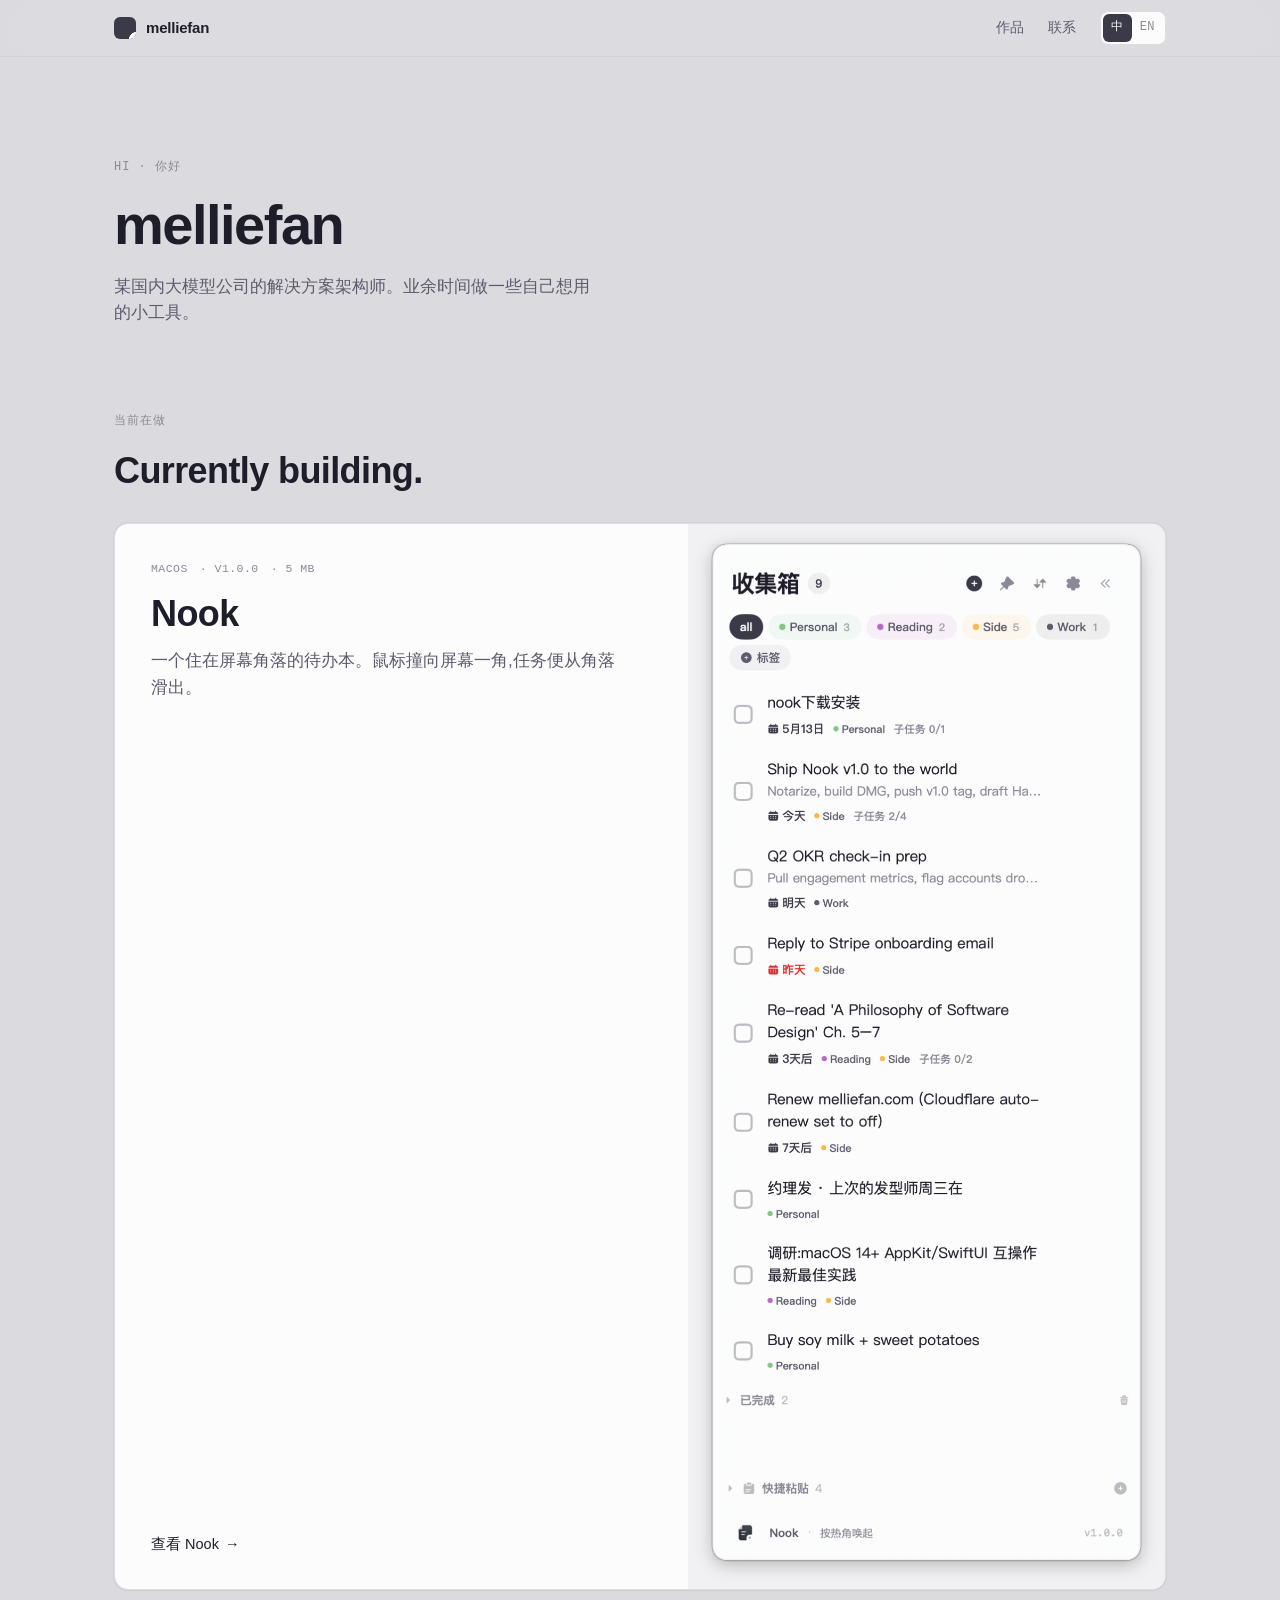
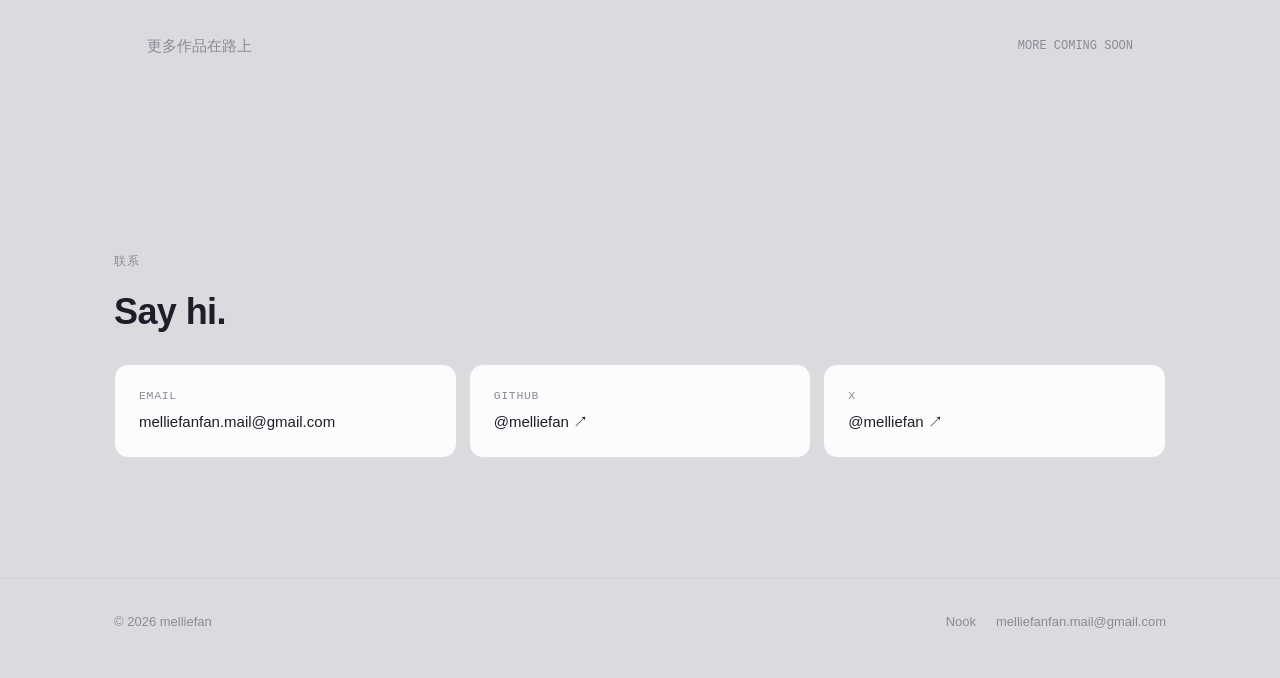
==== index.html @ 3928c38f "init: melliefan personal site v1.0 个人主页 + Nook 产品页(中英双语 4 页),静态托管到 GitHub Pages。 URL 全部对齐到 https://m" ====
<!doctype html>
<html lang="zh-CN">
<head>
<meta charset="utf-8" />
<meta name="viewport" content="width=device-width, initial-scale=1" />
<title>melliefan</title>
<meta name="description" content="某国内大模型公司的解决方案架构师,业余做工具。当前在做 Nook —— 住在屏幕角落的 macOS 待办本。" />
<meta name="theme-color" content="#DBDBDF" />
<link rel="icon" type="image/svg+xml" href="assets/favicon.svg" />

<meta property="og:title" content="melliefan" />
<meta property="og:description" content="Solutions Architect · 业余独立开发者" />
<meta property="og:image" content="https://melliefan.github.io/assets/images/og-cover.png" />
<meta property="og:url" content="https://melliefan.github.io/" />

<link rel="alternate" hreflang="en" href="https://melliefan.github.io/en/" />
<link rel="alternate" hreflang="zh" href="https://melliefan.github.io/" />
<link rel="alternate" hreflang="x-default" href="https://melliefan.github.io/" />

<link rel="stylesheet" href="assets/style.css" />
</head>
<body>

<header class="site-header">
  <div class="site-header__inner">
    <a class="brand" href="index.html">
      <span class="brand__mark" aria-hidden="true"></span>
      <span>melliefan</span>
    </a>
    <nav class="site-nav" aria-label="主导航">
      <a class="nav-link" href="#building">作品</a>
      <a class="nav-link" href="#contact">联系</a>
      <span class="lang-switch" aria-label="语言">
        <a href="#" aria-current="true">中</a>
        <a href="en/index.html">EN</a>
      </span>
    </nav>
  </div>
</header>

<main>

  <section class="container hero" style="padding-top: 96px;">
    <div class="hero__copy">
      <span class="eyebrow">Hi · 你好</span>
      <h1 class="hero-display hero__title" style="font-size: clamp(36px, 5.2vw, 56px);">melliefan</h1>
      <p class="lede hero__sub">某国内大模型公司的解决方案架构师。业余时间做一些自己想用的小工具。</p>
    </div>
  </section>

  <section class="container section reveal" id="building" style="padding-top: 24px;">
    <div class="section-head">
      <span class="eyebrow">当前在做</span>
      <h2 class="h1">Currently building.</h2>
    </div>

    <a class="work-card" href="nook/index.html" aria-label="打开 Nook 产品页">
      <div class="work-card__body">
        <div>
          <div class="work-card__meta"><span>macOS</span><span>· v1.0.0</span><span>· 5 MB</span></div>
          <h3 class="h1">Nook</h3>
          <p class="lede" style="margin-top: 14px;">一个住在屏幕角落的待办本。鼠标撞向屏幕一角,任务便从角落滑出。</p>
        </div>
        <span class="work-card__cta">查看 Nook</span>
      </div>
      <div class="work-card__visual">
        <!-- TODO: 替换为 AI 生成的 nook-cover.png(见 ASSETS.md §3.1),当前用主面板截图占位 -->
        <img src="assets/images/screenshot-light-1.png" alt="Nook 主面板预览" loading="lazy">
      </div>
    </a>

    <div class="soon-card">
      <span>更多作品在路上</span>
      <span class="mono">MORE COMING SOON</span>
    </div>
  </section>

  <section class="container section reveal" id="contact">
    <div class="section-head">
      <span class="eyebrow">联系</span>
      <h2 class="h1">Say hi.</h2>
    </div>

    <div class="contact">
      <a href="mailto:melliefanfan.mail@gmail.com">
        <span class="label">Email</span>
        <span class="value">melliefanfan.mail@gmail.com</span>
      </a>
      <a href="https://github.com/melliefan" rel="noopener">
        <span class="label">GitHub</span>
        <span class="value">@melliefan ↗</span>
      </a>
      <a href="https://x.com/melliefan" rel="noopener">
        <span class="label">X</span>
        <span class="value">@melliefan ↗</span>
      </a>
    </div>
  </section>

</main>

<footer class="site-footer">
  <div class="container site-footer__inner">
    <span>© 2026 melliefan</span>
    <span class="site-footer__links">
      <a href="nook/index.html">Nook</a>
      <a href="mailto:melliefanfan.mail@gmail.com">melliefanfan.mail@gmail.com</a>
    </span>
  </div>
</footer>

<script src="assets/main.js" defer></script>
</body>
</html>
---- assets/style.css ----
/* ==========================================================================
   melliefan.github.io — shared stylesheet
   Tokens mirror NookTheme.swift (light only, dark via prefers-color-scheme).
   ========================================================================== */

:root {
  /* Light theme (NookTheme parity) */
  --bg:        #FCFCFD;
  --bg-alt:    #F1F1F4;
  --text-1:    #1E1E2A;
  --text-2:    #5C5C6E;
  --text-3:    #8A8A96;
  --text-4:    #BBBBC2;
  --line:      #DDDDE2;
  --line-soft: rgba(30, 30, 42, 0.06);
  --accent:    #3A3A48;
  --accent-hover: #2A2A38;
  --accent-fg: #F7F7FA;

  /* Page canvas (slightly different from app, per spec) */
  --page-bg:   #DBDBDF;
  --surface:   #FCFCFD;

  /* Shadows */
  --shadow-card: 0 12px 40px rgba(30, 30, 42, 0.08), 0 0 0 1px rgba(30, 30, 42, 0.04);
  --shadow-soft: 0 1px 2px rgba(30, 30, 42, 0.04), 0 0 0 1px rgba(30, 30, 42, 0.04);

  /* Radii */
  --r-card: 14px;
  --r-btn: 8px;
  --r-chip: 999px;

  /* Type */
  --font-sans: -apple-system, BlinkMacSystemFont, "SF Pro Display", "PingFang SC", "Helvetica Neue", sans-serif;
  --font-mono: "SF Mono", "Menlo", ui-monospace, monospace;

  /* Container */
  --container: 1100px;
  --pad: 24px;
}

@media (prefers-color-scheme: dark) {
  :root {
    --bg:        #1A1A26;
    --bg-alt:    #20202E;
    --text-1:    #E5E5EA;
    --text-2:    #A8A8B3;
    --text-3:    #6E6E7A;
    --text-4:    #4A4A56;
    --line:      #2C2C38;
    --line-soft: rgba(229, 229, 234, 0.06);
    --accent:    #E5E5EA;
    --accent-hover: #FFFFFF;
    --accent-fg: #1A1A26;
    --page-bg:   #14141E;
    --surface:   #1F1F2B;
    --shadow-card: 0 12px 40px rgba(0, 0, 0, 0.35), 0 0 0 1px rgba(255, 255, 255, 0.04);
    --shadow-soft: 0 1px 2px rgba(0, 0, 0, 0.2), 0 0 0 1px rgba(255, 255, 255, 0.04);
  }
}

/* Reset --------------------------------------------------------------- */
*,
*::before,
*::after { box-sizing: border-box; }

html { -webkit-font-smoothing: antialiased; -moz-osx-font-smoothing: grayscale; }

body {
  margin: 0;
  font-family: var(--font-sans);
  font-size: 15px;
  line-height: 1.65;
  color: var(--text-1);
  background: var(--page-bg);
  font-feature-settings: "ss01", "cv11";
  text-rendering: optimizeLegibility;
}

img, video { max-width: 100%; display: block; }

a {
  color: inherit;
  text-decoration: none;
}

p { margin: 0; text-wrap: pretty; }
h1, h2, h3, h4 { margin: 0; text-wrap: balance; }

button { font: inherit; }

::selection { background: var(--accent); color: var(--accent-fg); }

/* Layout primitives --------------------------------------------------- */
.container {
  max-width: var(--container);
  margin: 0 auto;
  padding: 0 var(--pad);
}

.section {
  padding-top: 80px;
  padding-bottom: 80px;
}

@media (max-width: 720px) {
  .section { padding-top: 48px; padding-bottom: 48px; }
}

/* Header -------------------------------------------------------------- */
.site-header {
  position: sticky;
  top: 0;
  z-index: 50;
  background: color-mix(in oklab, var(--page-bg) 78%, transparent);
  backdrop-filter: saturate(180%) blur(20px);
  -webkit-backdrop-filter: saturate(180%) blur(20px);
  border-bottom: 1px solid var(--line-soft);
}

.site-header__inner {
  display: flex;
  align-items: center;
  justify-content: space-between;
  height: 56px;
  max-width: var(--container);
  margin: 0 auto;
  padding: 0 var(--pad);
}

.brand {
  display: inline-flex;
  align-items: center;
  gap: 10px;
  font-weight: 600;
  letter-spacing: -0.2px;
  color: var(--text-1);
}

.brand__mark {
  width: 22px;
  height: 22px;
  border-radius: 6px;
  background: var(--accent);
  position: relative;
}
.brand__mark::after {
  content: "";
  position: absolute;
  inset: 0;
  border-radius: 6px;
  background:
    radial-gradient(circle at 100% 100%, var(--accent-fg) 0 22%, transparent 22.5%);
}

.site-nav {
  display: flex;
  align-items: center;
  gap: 24px;
  font-size: 14px;
  color: var(--text-2);
}

.site-nav a:hover { color: var(--text-1); }

.lang-switch {
  display: inline-flex;
  align-items: center;
  gap: 0;
  font-family: var(--font-mono);
  font-size: 12px;
  color: var(--text-3);
  border: 1px solid var(--line);
  border-radius: var(--r-btn);
  padding: 2px;
  background: var(--surface);
}
.lang-switch a {
  padding: 4px 8px;
  border-radius: 6px;
  letter-spacing: 0.04em;
}
.lang-switch a[aria-current="true"] {
  background: var(--accent);
  color: var(--accent-fg);
}

@media (max-width: 560px) {
  .site-nav .nav-link { display: none; }
}

/* Buttons ------------------------------------------------------------- */
.btn {
  display: inline-flex;
  align-items: center;
  gap: 8px;
  height: 44px;
  padding: 0 18px;
  border-radius: var(--r-btn);
  font-size: 14.5px;
  font-weight: 500;
  letter-spacing: -0.1px;
  border: 1px solid transparent;
  cursor: pointer;
  transition: background-color 120ms ease, color 120ms ease, border-color 120ms ease;
  white-space: nowrap;
}
.btn--primary {
  background: var(--accent);
  color: var(--accent-fg);
}
.btn--primary:hover { background: var(--accent-hover); }
.btn--ghost {
  background: transparent;
  color: var(--text-1);
  border-color: var(--line);
}
.btn--ghost:hover { border-color: var(--text-3); }

.btn--lg { height: 52px; padding: 0 22px; font-size: 15px; }

.btn .ico { width: 16px; height: 16px; flex-shrink: 0; }

/* Type ---------------------------------------------------------------- */
.eyebrow {
  display: inline-block;
  font-family: var(--font-mono);
  font-size: 12px;
  letter-spacing: 0.08em;
  text-transform: uppercase;
  color: var(--text-3);
  margin-bottom: 18px;
}

.hero-display {
  font-size: clamp(40px, 6.4vw, 68px);
  line-height: 1.04;
  font-weight: 800;
  letter-spacing: -1.5px;
  color: var(--text-1);
}

.h1 {
  font-size: clamp(28px, 3.2vw, 36px);
  font-weight: 700;
  letter-spacing: -0.6px;
  line-height: 1.15;
}

.h2 {
  font-size: 22px;
  font-weight: 700;
  letter-spacing: -0.4px;
  line-height: 1.25;
}

.h3 {
  font-size: 16px;
  font-weight: 600;
  letter-spacing: -0.2px;
  line-height: 1.4;
}

.lede {
  font-size: 17px;
  line-height: 1.55;
  color: var(--text-2);
  max-width: 52ch;
}

.muted { color: var(--text-2); }
.dim   { color: var(--text-3); }
.mono  { font-family: var(--font-mono); }

/* Hero ---------------------------------------------------------------- */
.hero {
  padding-top: 64px;
  padding-bottom: 24px;
}
.hero__copy {
  max-width: 720px;
}
.hero__title {
  margin-bottom: 20px;
}
.hero__sub {
  margin-bottom: 32px;
}
.hero__ctas {
  display: flex;
  flex-wrap: wrap;
  gap: 12px;
  margin-bottom: 56px;
}

.hero__visual {
  position: relative;
  border-radius: var(--r-card);
  overflow: hidden;
  box-shadow: var(--shadow-card);
  background: var(--surface);
  aspect-ratio: 16 / 10;
}

/* Placeholder --------------------------------------------------------- */
/* Subtly-striped SVG-style placeholders with mono label. */
.placeholder {
  position: relative;
  width: 100%;
  height: 100%;
  background-color: var(--bg-alt);
  background-image: repeating-linear-gradient(
    135deg,
    transparent 0 14px,
    color-mix(in oklab, var(--text-3) 10%, transparent) 14px 15px
  );
  display: flex;
  align-items: center;
  justify-content: center;
  color: var(--text-3);
  font-family: var(--font-mono);
  font-size: 12px;
  letter-spacing: 0.04em;
  text-align: center;
  padding: 16px;
}
.placeholder__label {
  background: var(--surface);
  border: 1px solid var(--line);
  padding: 6px 10px;
  border-radius: 6px;
  color: var(--text-2);
}
.placeholder--video::before {
  content: "";
  position: absolute;
  width: 56px;
  height: 56px;
  border-radius: 999px;
  background: var(--surface);
  border: 1px solid var(--line);
  box-shadow: var(--shadow-soft);
  z-index: 0;
}
.placeholder--video::after {
  content: "";
  position: absolute;
  width: 0;
  height: 0;
  border-left: 14px solid var(--text-2);
  border-top: 9px solid transparent;
  border-bottom: 9px solid transparent;
  margin-left: 4px;
  z-index: 1;
}
.placeholder--video .placeholder__label {
  position: absolute;
  bottom: 14px;
  left: 14px;
}

/* Hot corner section -------------------------------------------------- */
.corner-block {
  display: grid;
  grid-template-columns: 1.05fr 1fr;
  gap: 56px;
  align-items: center;
}
@media (max-width: 820px) {
  .corner-block { grid-template-columns: 1fr; gap: 32px; }
}

.corner-diagram {
  position: relative;
  aspect-ratio: 16 / 10;
  background: var(--bg);
  border: 1px solid var(--line);
  border-radius: var(--r-card);
  box-shadow: var(--shadow-soft);
  overflow: hidden;
}
/* simulated screen with menubar */
.corner-diagram::before {
  content: "";
  position: absolute;
  top: 0; left: 0; right: 0;
  height: 22px;
  background: var(--bg-alt);
  border-bottom: 1px solid var(--line-soft);
}
/* corner markers */
.corner-diagram .marker {
  position: absolute;
  width: 28px;
  height: 28px;
  border: 1.5px dashed var(--text-3);
  border-radius: 4px;
}
.corner-diagram .marker--tl { top: 8px;    left: 8px;    border-color: var(--accent); border-style: solid; }
.corner-diagram .marker--tr { top: 8px;    right: 8px; }
.corner-diagram .marker--bl { bottom: 8px; left: 8px; }
.corner-diagram .marker--br { bottom: 8px; right: 8px; }

/* slid-out panel from top-left */
.corner-diagram .panel {
  position: absolute;
  top: 8px;
  left: 8px;
  width: 38%;
  height: 62%;
  background: var(--surface);
  border: 1px solid var(--line);
  border-radius: 10px;
  box-shadow: 0 14px 30px rgba(30,30,42,0.14);
  padding: 14px 12px;
  display: flex;
  flex-direction: column;
  gap: 8px;
}
.corner-diagram .panel .row {
  height: 8px;
  border-radius: 3px;
  background: var(--bg-alt);
}
.corner-diagram .panel .row.short { width: 60%; }
.corner-diagram .panel .row.med   { width: 78%; }
.corner-diagram .panel .row.tag {
  height: 14px;
  width: 38px;
  border-radius: 4px;
  background: color-mix(in oklab, var(--accent) 22%, var(--bg-alt));
}
.corner-diagram .cursor {
  position: absolute;
  top: 14px;
  left: 14px;
  width: 14px;
  height: 14px;
}
.corner-diagram .cursor svg { display: block; width: 100%; height: 100%; color: var(--text-1); }

/* Feature grid -------------------------------------------------------- */
.features {
  display: grid;
  grid-template-columns: repeat(3, 1fr);
  gap: 16px;
  margin-top: 40px;
}
@media (max-width: 880px) { .features { grid-template-columns: repeat(2, 1fr); } }
@media (max-width: 540px) { .features { grid-template-columns: 1fr; } }

.feature {
  background: var(--surface);
  border: 1px solid var(--line);
  border-radius: var(--r-card);
  padding: 24px 22px 26px;
  display: flex;
  flex-direction: column;
  gap: 10px;
  min-height: 188px;
}
.feature__ico {
  width: 28px;
  height: 28px;
  color: var(--text-1);
  margin-bottom: 6px;
}
.feature__ico svg { width: 100%; height: 100%; display: block; }
.feature__desc {
  color: var(--text-2);
  font-size: 14.5px;
  line-height: 1.55;
}
.feature__desc code {
  font-family: var(--font-mono);
  font-size: 12.5px;
  background: var(--bg-alt);
  padding: 1px 6px;
  border-radius: 4px;
  color: var(--text-1);
}

/* Showcase blocks (zig-zag) ------------------------------------------- */
.showcase-block {
  display: grid;
  grid-template-columns: 1fr 1fr;
  gap: 64px;
  align-items: center;
  margin-top: 96px;
}
.showcase-block:first-of-type { margin-top: 56px; }

.showcase-block--reverse .showcase-block__copy { order: 2; }
.showcase-block--reverse .showcase-block__visual { order: 1; }

@media (max-width: 880px) {
  .showcase-block {
    grid-template-columns: 1fr;
    gap: 32px;
    margin-top: 64px;
  }
  .showcase-block--reverse .showcase-block__copy { order: 1; }
  .showcase-block--reverse .showcase-block__visual { order: 2; }
}

.showcase-block__eyebrow {
  font-size: 12px;
  font-weight: 600;
  color: var(--text-3);
  letter-spacing: 0.08em;
  text-transform: uppercase;
  display: block;
  margin-bottom: 16px;
}
.showcase-block__title {
  margin-bottom: 20px;
  letter-spacing: -0.4px;
}
.showcase-block__body {
  color: var(--text-2);
  font-size: 16px;
  line-height: 1.75;
  margin-bottom: 14px;
}
.showcase-block__body:last-child { margin-bottom: 0; }
.showcase-block__body code {
  font-family: var(--font-mono);
  font-size: 13px;
  background: var(--bg-alt);
  padding: 2px 6px;
  border-radius: 4px;
  color: var(--text-1);
}

/* 容器无框 — 截图本身已经自带圆角和阴影,加框会双层叠 */
.showcase-block__visual {
  display: flex;
  align-items: center;
  justify-content: center;
}
.showcase-block__visual img,
.showcase-block__visual video {
  display: block;
  max-width: 100%;
  height: auto;
}

/* Download ------------------------------------------------------------ */
.download {
  background: var(--surface);
  border: 1px solid var(--line);
  border-radius: var(--r-card);
  padding: 56px 40px;
  text-align: center;
  box-shadow: var(--shadow-soft);
}
.download .h1 { margin-bottom: 12px; }
.download__meta {
  font-family: var(--font-mono);
  font-size: 12.5px;
  color: var(--text-3);
  margin-bottom: 28px;
  letter-spacing: 0.02em;
}
.download .btn { margin-bottom: 20px; }
.download__note {
  font-size: 13.5px;
  color: var(--text-2);
  max-width: 56ch;
  margin: 0 auto;
}
.download__sha {
  margin-top: 18px;
  font-family: var(--font-mono);
  font-size: 11.5px;
  color: var(--text-4);
  word-break: break-all;
}

/* About --------------------------------------------------------------- */
.about {
  display: grid;
  grid-template-columns: 120px 1fr;
  gap: 32px;
  align-items: start;
}
@media (max-width: 600px) {
  .about { grid-template-columns: 1fr; gap: 20px; }
}
.about__avatar {
  width: 96px;
  height: 96px;
  border-radius: 50%;
  background: var(--bg-alt);
  border: 1px solid var(--line);
  overflow: hidden;
  background-image: repeating-linear-gradient(135deg, transparent 0 8px, color-mix(in oklab, var(--text-3) 14%, transparent) 8px 9px);
}
.about__name { font-weight: 700; font-size: 17px; letter-spacing: -0.2px; }
.about__bio  { color: var(--text-2); margin-top: 6px; max-width: 60ch; }
.about__links {
  display: flex;
  gap: 18px;
  margin-top: 16px;
  font-size: 14px;
  color: var(--text-2);
}
.about__links a:hover { color: var(--text-1); }

/* Footer -------------------------------------------------------------- */
.site-footer {
  border-top: 1px solid var(--line-soft);
  padding: 32px 0 48px;
  margin-top: 40px;
}
.site-footer__inner {
  display: flex;
  flex-wrap: wrap;
  gap: 16px;
  justify-content: space-between;
  align-items: center;
  font-size: 13px;
  color: var(--text-3);
}
.site-footer__links {
  display: flex;
  gap: 20px;
}
.site-footer__links a:hover { color: var(--text-1); }

/* Section heading layout --------------------------------------------- */
.section-head {
  max-width: 640px;
  margin-bottom: 8px;
}

/* Personal landing-specific ------------------------------------------ */
.work-card {
  display: grid;
  grid-template-columns: 1.2fr 1fr;
  gap: 0;
  border-radius: var(--r-card);
  overflow: hidden;
  background: var(--surface);
  border: 1px solid var(--line);
  box-shadow: var(--shadow-soft);
  margin-top: 32px;
  transition: box-shadow 200ms ease, transform 200ms ease;
}
.work-card:hover {
  box-shadow: var(--shadow-card);
}
.work-card__body {
  padding: 36px 36px 32px;
  display: flex;
  flex-direction: column;
  justify-content: space-between;
  gap: 24px;
}
.work-card__body .h1 { margin-bottom: 10px; }
.work-card__visual {
  background: var(--bg-alt);
  min-height: 280px;
  position: relative;
}
.work-card__meta {
  display: flex;
  gap: 12px;
  font-family: var(--font-mono);
  font-size: 11.5px;
  color: var(--text-3);
  letter-spacing: 0.04em;
  text-transform: uppercase;
  margin-bottom: 14px;
}
.work-card__cta {
  display: inline-flex;
  align-items: center;
  gap: 6px;
  font-size: 14.5px;
  font-weight: 500;
  color: var(--text-1);
}
.work-card__cta::after {
  content: "→";
  transition: transform 160ms ease;
}
.work-card:hover .work-card__cta::after { transform: translateX(3px); }

@media (max-width: 720px) {
  .work-card { grid-template-columns: 1fr; }
  .work-card__visual { min-height: 200px; order: -1; }
  .work-card__body { padding: 24px; }
}

.soon-card {
  margin-top: 16px;
  padding: 28px 32px;
  border: 1px dashed var(--line);
  border-radius: var(--r-card);
  color: var(--text-3);
  font-size: 14.5px;
  display: flex;
  align-items: center;
  justify-content: space-between;
  gap: 16px;
}
.soon-card .mono { font-size: 12px; }

.contact {
  display: grid;
  grid-template-columns: repeat(3, 1fr);
  gap: 12px;
  margin-top: 32px;
}
@media (max-width: 600px) { .contact { grid-template-columns: 1fr; } }
.contact a {
  border: 1px solid var(--line);
  background: var(--surface);
  border-radius: var(--r-card);
  padding: 22px 24px;
  display: flex;
  flex-direction: column;
  gap: 4px;
  transition: border-color 160ms ease, transform 160ms ease;
}
.contact a:hover { border-color: var(--text-3); }
.contact .label { font-family: var(--font-mono); font-size: 11.5px; color: var(--text-3); letter-spacing: 0.06em; text-transform: uppercase; }
.contact .value { font-size: 15px; color: var(--text-1); font-weight: 500; }

/* Reveal on scroll ---------------------------------------------------- */
.reveal {
  opacity: 0;
  transform: translateY(8px);
  transition: opacity 400ms ease, transform 400ms ease;
}
.reveal.is-visible {
  opacity: 1;
  transform: none;
}
@media (prefers-reduced-motion: reduce) {
  .reveal { opacity: 1; transform: none; transition: none; }
}
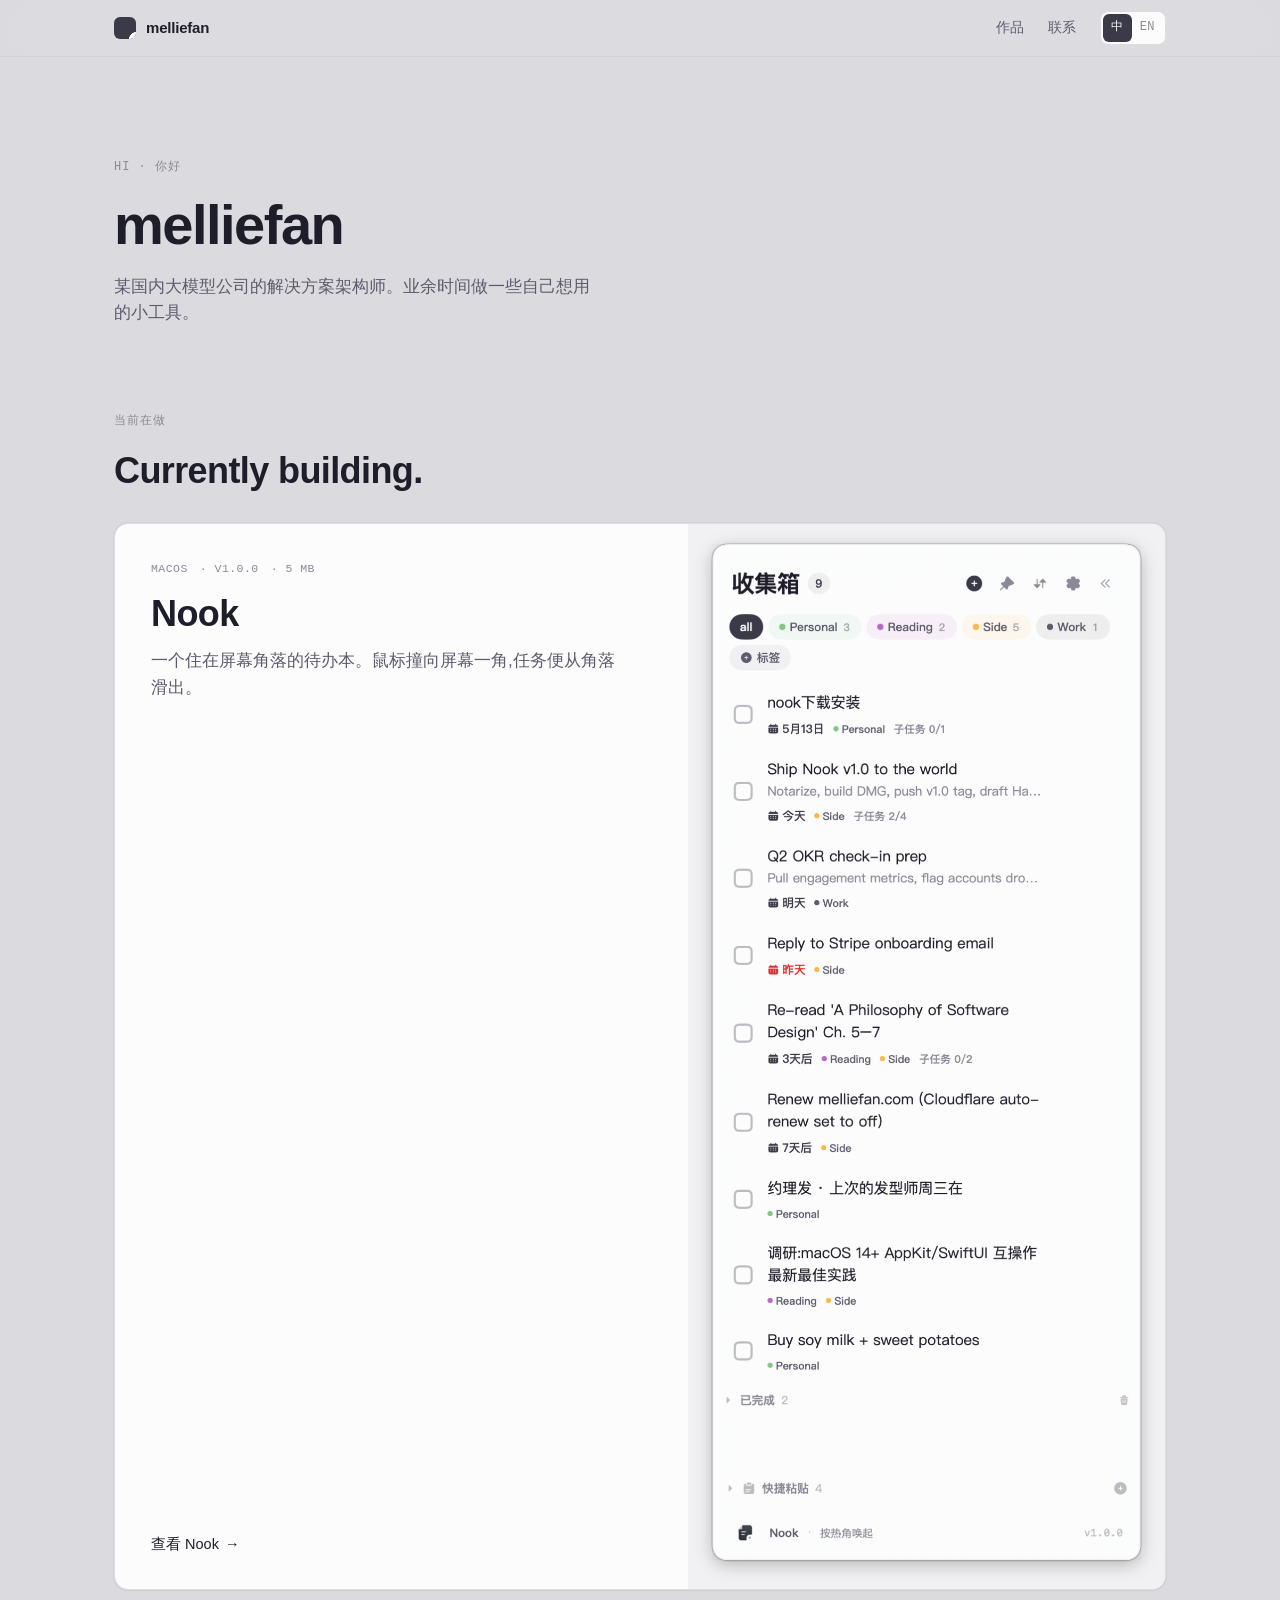
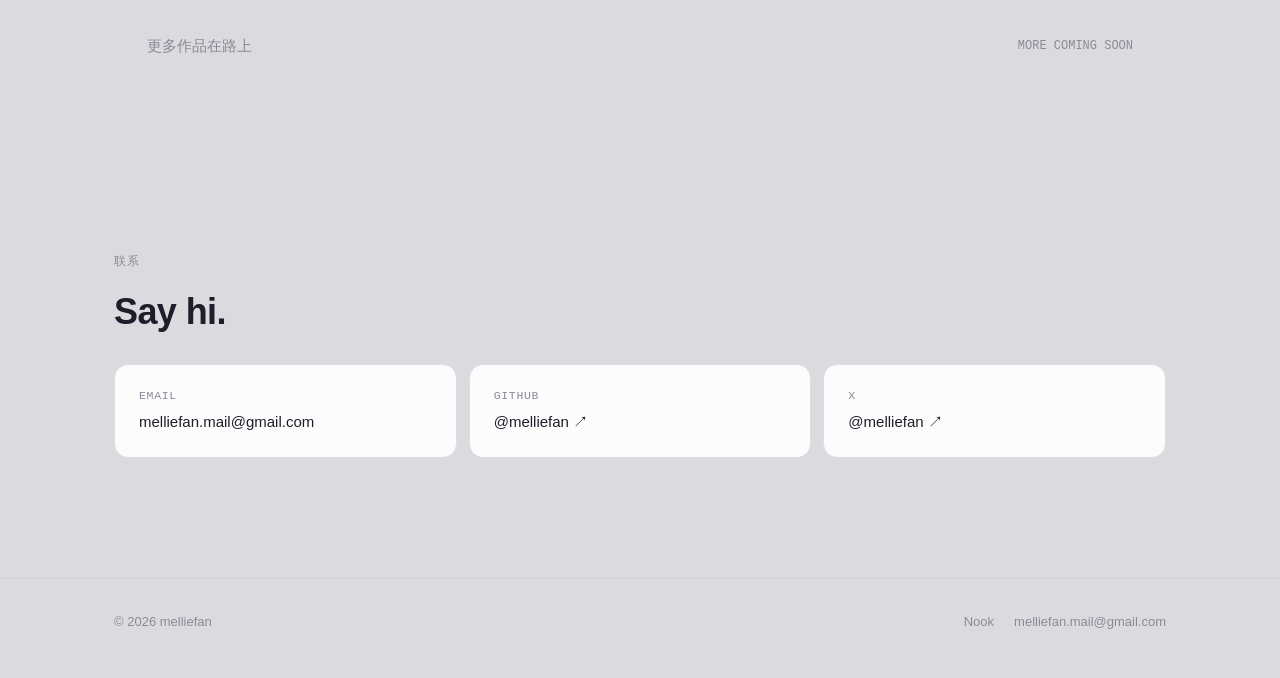
==== commit ff2104aa: "fix(email): melliefanfan → melliefan (typo)" ====
--- a/index.html
+++ b/index.html
@@ -82,9 +82,9 @@
     </div>
 
     <div class="contact">
-      <a href="mailto:melliefanfan.mail@gmail.com">
+      <a href="mailto:melliefan.mail@gmail.com">
         <span class="label">Email</span>
-        <span class="value">melliefanfan.mail@gmail.com</span>
+        <span class="value">melliefan.mail@gmail.com</span>
       </a>
       <a href="https://github.com/melliefan" rel="noopener">
         <span class="label">GitHub</span>
@@ -104,7 +104,7 @@
     <span>© 2026 melliefan</span>
     <span class="site-footer__links">
       <a href="nook/index.html">Nook</a>
-      <a href="mailto:melliefanfan.mail@gmail.com">melliefanfan.mail@gmail.com</a>
+      <a href="mailto:melliefan.mail@gmail.com">melliefan.mail@gmail.com</a>
     </span>
   </div>
 </footer>
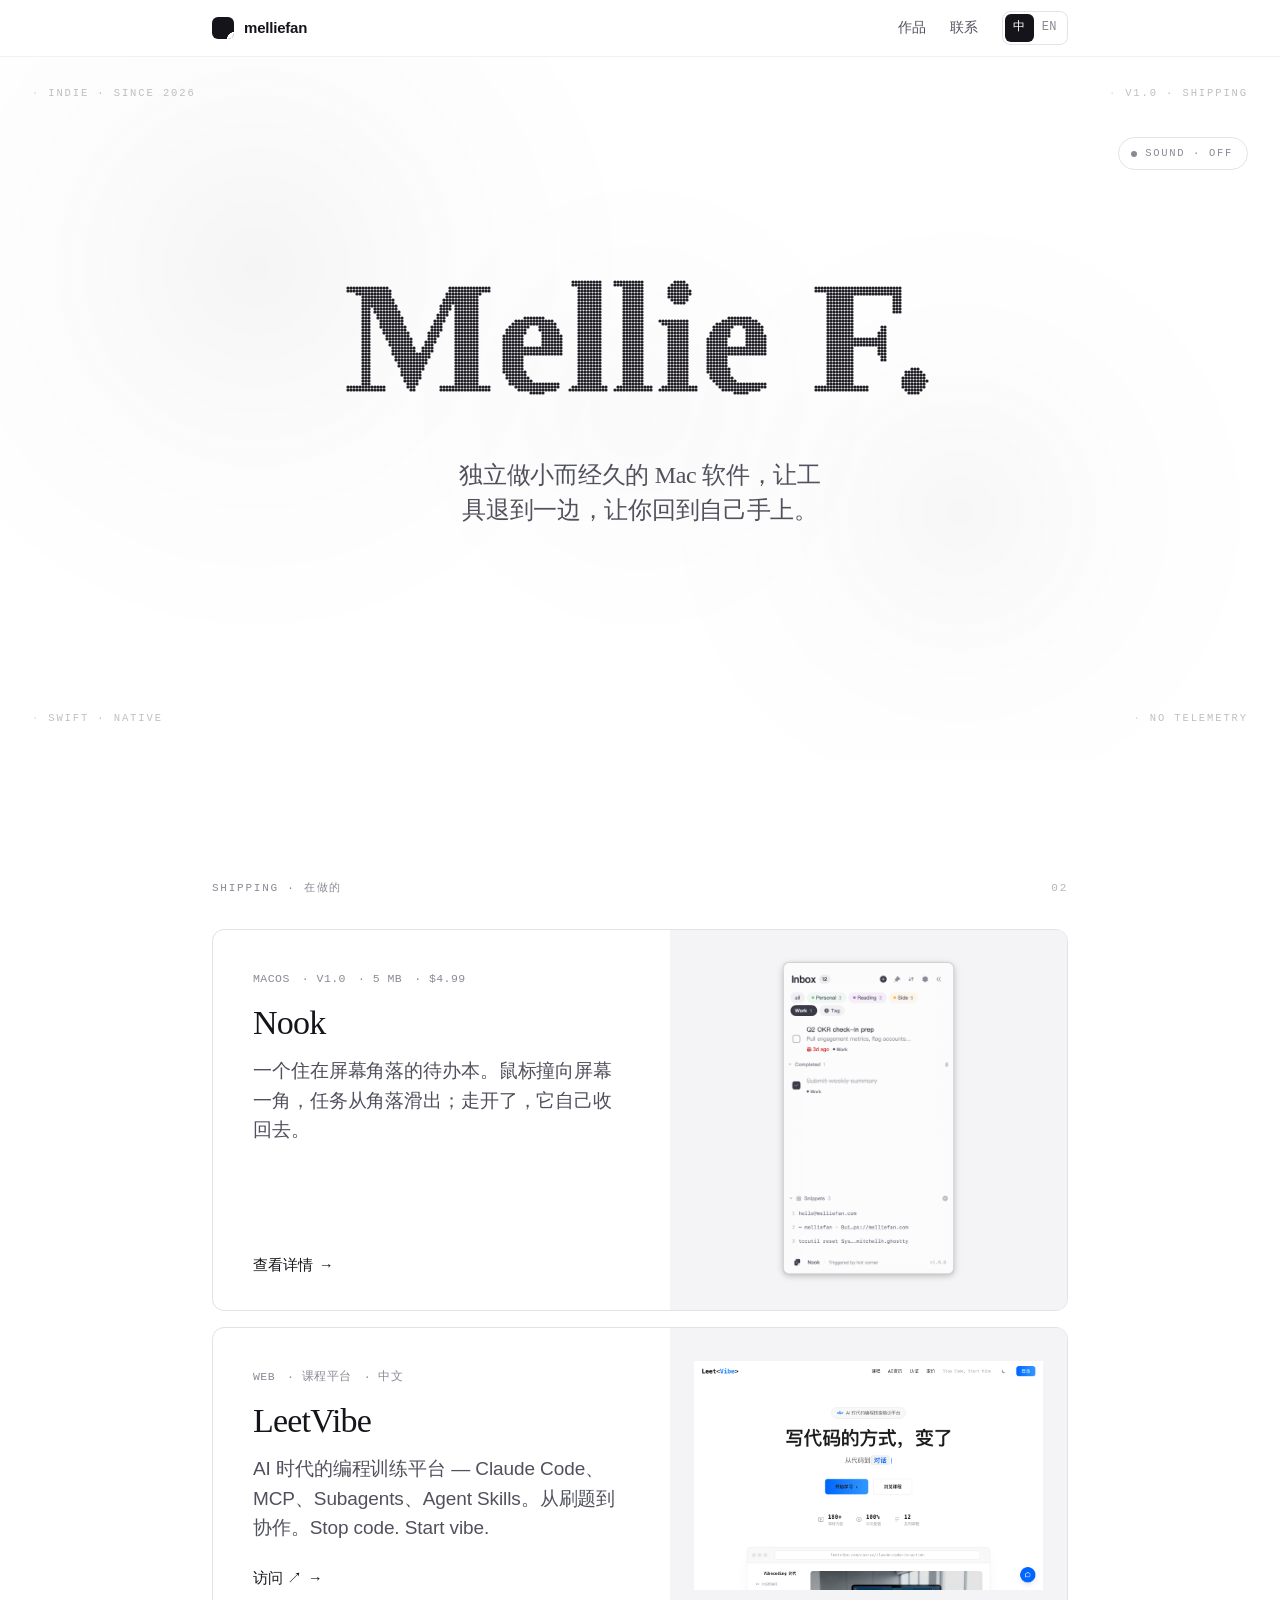
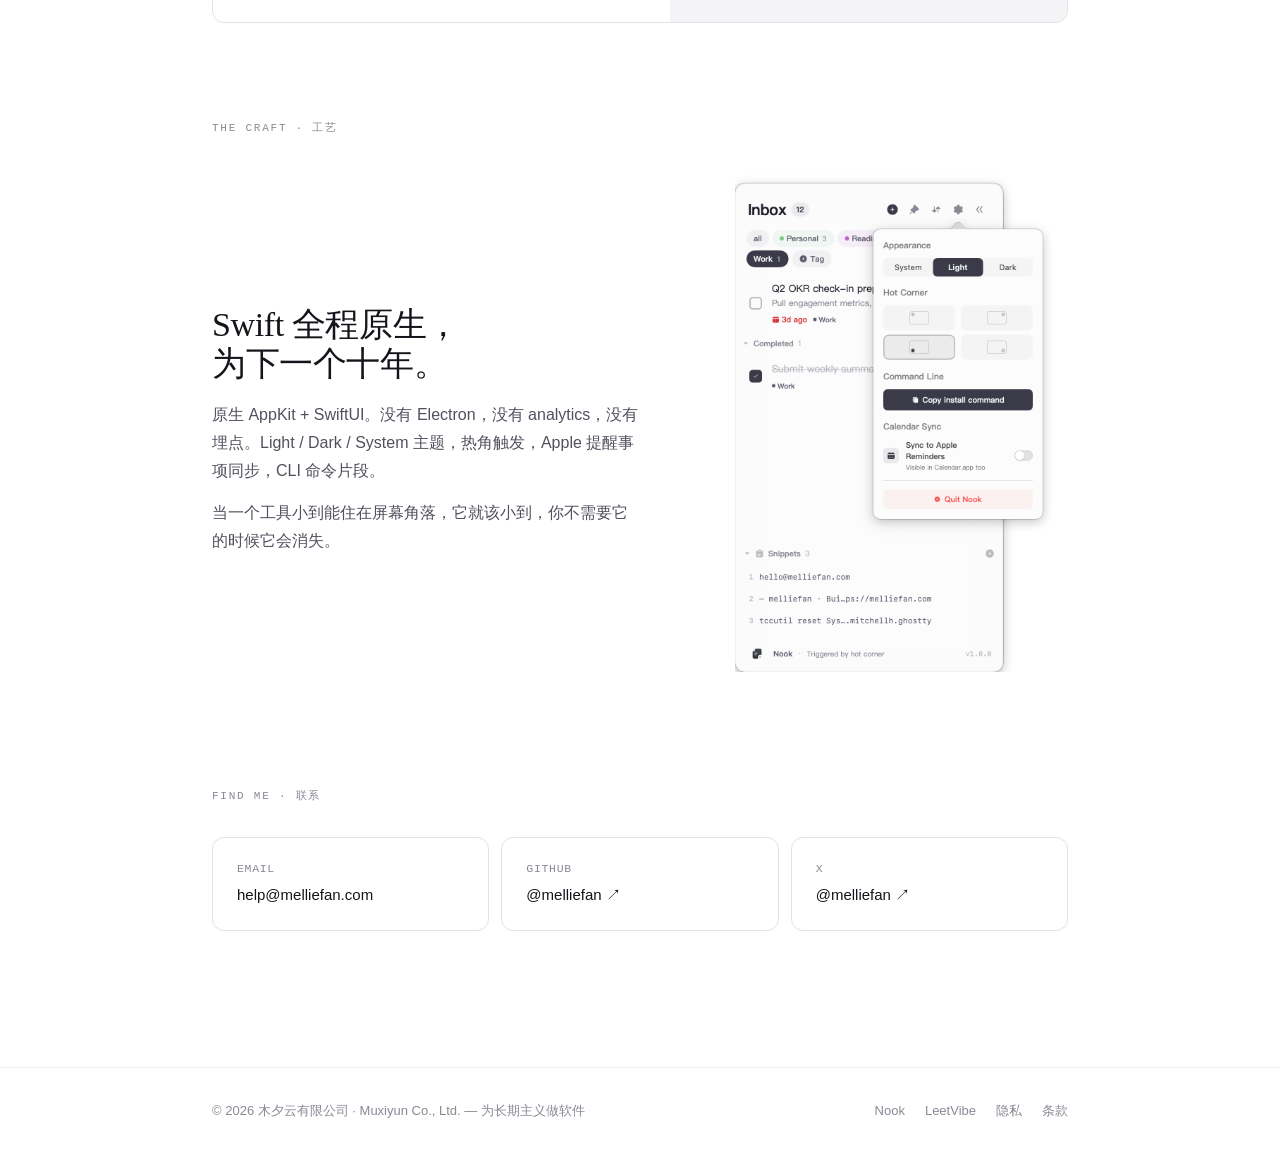
==== commit 29ff6821: "feat(site): cinematic hero + LeetVibe card + editorial redesign - Canvas-rendered particle hero ("Me" ====
--- a/index.html
+++ b/index.html
@@ -3,21 +3,22 @@
 <head>
 <meta charset="utf-8" />
 <meta name="viewport" content="width=device-width, initial-scale=1" />
-<title>melliefan</title>
-<meta name="description" content="某国内大模型公司的解决方案架构师,业余做工具。当前在做 Nook —— 住在屏幕角落的 macOS 待办本。" />
-<meta name="theme-color" content="#DBDBDF" />
+<title>Mellie F. — 独立软件</title>
+<meta name="description" content="独立做软件，by Mellie F. 当前在做 Nook（住在屏幕角落的 macOS 待办本）和 LeetVibe（AI 时代的编程训练平台）。" />
+<meta name="theme-color" content="#FFFFFF" />
+<meta name="color-scheme" content="light" />
 <link rel="icon" type="image/svg+xml" href="assets/favicon.svg" />
 
-<meta property="og:title" content="melliefan" />
-<meta property="og:description" content="Solutions Architect · 业余独立开发者" />
-<meta property="og:image" content="https://melliefan.github.io/assets/images/og-cover.png" />
-<meta property="og:url" content="https://melliefan.github.io/" />
+<meta property="og:title" content="Mellie F. — 独立软件" />
+<meta property="og:description" content="为长期主义做软件 · By Mellie F." />
+<meta property="og:image" content="https://melliefan.com/assets/images/og-cover.png" />
+<meta property="og:url" content="https://melliefan.com/" />
 
-<link rel="alternate" hreflang="en" href="https://melliefan.github.io/en/" />
-<link rel="alternate" hreflang="zh" href="https://melliefan.github.io/" />
-<link rel="alternate" hreflang="x-default" href="https://melliefan.github.io/" />
+<link rel="alternate" hreflang="en" href="https://melliefan.com/en/" />
+<link rel="alternate" hreflang="zh" href="https://melliefan.com/" />
+<link rel="alternate" hreflang="x-default" href="https://melliefan.com/" />
 
-<link rel="stylesheet" href="assets/style.css" />
+<link rel="stylesheet" href="assets/style.css?v=noline5" />
 </head>
 <body>
 
@@ -28,7 +29,7 @@
       <span>melliefan</span>
     </a>
     <nav class="site-nav" aria-label="主导航">
-      <a class="nav-link" href="#building">作品</a>
+      <a class="nav-link" href="#shipping">作品</a>
       <a class="nav-link" href="#contact">联系</a>
       <span class="lang-switch" aria-label="语言">
         <a href="#" aria-current="true">中</a>
@@ -40,51 +41,88 @@
 
 <main>
 
-  <section class="container hero" style="padding-top: 96px;">
-    <div class="hero__copy">
-      <span class="eyebrow">Hi · 你好</span>
-      <h1 class="hero-display hero__title" style="font-size: clamp(36px, 5.2vw, 56px);">melliefan</h1>
-      <p class="lede hero__sub">某国内大模型公司的解决方案架构师。业余时间做一些自己想用的小工具。</p>
+  <section class="hero hero--cinematic" data-text="Mellie F." aria-label="Mellie F. — 独立软件">
+    <canvas class="hero-canvas-bg" aria-hidden="true"></canvas>
+    <canvas class="hero-canvas-particles" aria-hidden="true"></canvas>
+
+    <h1 class="hero-display hero__title sr-only">Mellie F.</h1>
+
+    <div class="status-tags" aria-hidden="true">
+      <span class="status-tag tag--tl">Indie · since 2026</span>
+      <span class="status-tag tag--tr">v1.0 · shipping</span>
+      <span class="status-tag tag--bl">Swift · native</span>
+      <span class="status-tag tag--br">No telemetry</span>
+    </div>
+
+    <button class="audio-toggle" type="button" aria-label="切换氛围音">
+      <span class="audio-toggle__icon" aria-hidden="true"></span>
+      <span class="audio-toggle__label">Sound · off</span>
+    </button>
+
+    <div class="hero__lede-box">
+      <p class="hero-lede">独立做小而经久的 Mac 软件，让工具退到一边，让你回到自己手上。</p>
     </div>
   </section>
 
-  <section class="container section reveal" id="building" style="padding-top: 24px;">
-    <div class="section-head">
-      <span class="eyebrow">当前在做</span>
-      <h2 class="h1">Currently building.</h2>
+  <section class="container section reveal" id="shipping">
+    <div class="editorial-rule">
+      <span>SHIPPING · 在做的</span>
+      <span class="editorial-rule__count">02</span>
     </div>
 
-    <a class="work-card" href="nook/index.html" aria-label="打开 Nook 产品页">
+    <a class="work-card" href="nook/index.html" aria-label="打开 Nook">
       <div class="work-card__body">
         <div>
-          <div class="work-card__meta"><span>macOS</span><span>· v1.0.0</span><span>· 5 MB</span></div>
+          <div class="work-card__meta"><span>macOS</span><span>· v1.0</span><span>· 5 MB</span><span>· $4.99</span></div>
           <h3 class="h1">Nook</h3>
-          <p class="lede" style="margin-top: 14px;">一个住在屏幕角落的待办本。鼠标撞向屏幕一角,任务便从角落滑出。</p>
+          <p class="lede" style="margin-top: 14px;">一个住在屏幕角落的待办本。鼠标撞向屏幕一角，任务从角落滑出；走开了，它自己收回去。</p>
         </div>
-        <span class="work-card__cta">查看 Nook</span>
+        <span class="work-card__cta">查看详情</span>
       </div>
       <div class="work-card__visual">
-        <!-- TODO: 替换为 AI 生成的 nook-cover.png(见 ASSETS.md §3.1),当前用主面板截图占位 -->
         <img src="assets/images/screenshot-light-1.png" alt="Nook 主面板预览" loading="lazy">
       </div>
     </a>
 
-    <div class="soon-card">
-      <span>更多作品在路上</span>
-      <span class="mono">MORE COMING SOON</span>
+    <a class="work-card" href="#" aria-label="LeetVibe — 待部署">
+      <div class="work-card__body">
+        <div>
+          <div class="work-card__meta"><span>WEB</span><span>· 课程平台</span><span>· 中文</span></div>
+          <h3 class="h1">LeetVibe</h3>
+          <p class="lede" style="margin-top: 14px;">AI 时代的编程训练平台 — Claude Code、MCP、Subagents、Agent Skills。从刷题到协作。Stop code. Start vibe.</p>
+        </div>
+        <span class="work-card__cta">访问 ↗</span>
+      </div>
+      <div class="work-card__visual">
+        <img src="assets/images/leetvibe-cover.png" alt="LeetVibe 首页预览" loading="lazy">
+      </div>
+    </a>
+  </section>
+
+  <section class="container section reveal" id="craft">
+    <div class="editorial-rule">
+      <span>THE CRAFT · 工艺</span>
+    </div>
+    <div class="showcase-block">
+      <div class="showcase-block__copy">
+        <h2 class="h1 showcase-block__title">Swift 全程原生，为下一个十年。</h2>
+        <p class="showcase-block__body">原生 AppKit + SwiftUI。没有 Electron，没有 analytics，没有埋点。Light / Dark / System 主题，热角触发，Apple 提醒事项同步，CLI 命令片段。</p>
+        <p class="showcase-block__body">当一个工具小到能住在屏幕角落，它就该小到，你不需要它的时候它会消失。</p>
+      </div>
+      <div class="showcase-block__visual">
+        <img src="assets/images/screenshot-light-2.png" alt="Nook 设置面板" loading="lazy">
+      </div>
     </div>
   </section>
 
   <section class="container section reveal" id="contact">
-    <div class="section-head">
-      <span class="eyebrow">联系</span>
-      <h2 class="h1">Say hi.</h2>
+    <div class="editorial-rule">
+      <span>FIND ME · 联系</span>
     </div>
-
     <div class="contact">
-      <a href="mailto:melliefan.mail@gmail.com">
+      <a href="mailto:help@melliefan.com">
         <span class="label">Email</span>
-        <span class="value">melliefan.mail@gmail.com</span>
+        <span class="value">help@melliefan.com</span>
       </a>
       <a href="https://github.com/melliefan" rel="noopener">
         <span class="label">GitHub</span>
@@ -101,14 +139,17 @@
 
 <footer class="site-footer">
   <div class="container site-footer__inner">
-    <span>© 2026 melliefan</span>
+    <span>© 2026 木夕云有限公司 · Muxiyun Co., Ltd. — 为长期主义做软件</span>
     <span class="site-footer__links">
       <a href="nook/index.html">Nook</a>
-      <a href="mailto:melliefan.mail@gmail.com">melliefan.mail@gmail.com</a>
+      <a href="#">LeetVibe</a>
+      <a href="legal/privacy.html">隐私</a>
+      <a href="legal/terms.html">条款</a>
     </span>
   </div>
 </footer>
 
-<script src="assets/main.js" defer></script>
+<script src="assets/main.js?v=noline5" defer></script>
+<script src="assets/hero-cinematic.js?v=noline5" defer></script>
 </body>
 </html>
--- a/assets/style.css
+++ b/assets/style.css
@@ -4,60 +4,44 @@
    ========================================================================== */
 
 :root {
-  /* Light theme (NookTheme parity) */
-  --bg:        #FCFCFD;
-  --bg-alt:    #F1F1F4;
-  --text-1:    #1E1E2A;
-  --text-2:    #5C5C6E;
+  /* Light theme — cold white editorial */
+  --bg:        #FFFFFF;
+  --bg-alt:    #F4F4F6;
+  --text-1:    #14141A;
+  --text-2:    #51515E;
   --text-3:    #8A8A96;
-  --text-4:    #BBBBC2;
-  --line:      #DDDDE2;
-  --line-soft: rgba(30, 30, 42, 0.06);
-  --accent:    #3A3A48;
-  --accent-hover: #2A2A38;
-  --accent-fg: #F7F7FA;
-
-  /* Page canvas (slightly different from app, per spec) */
-  --page-bg:   #DBDBDF;
-  --surface:   #FCFCFD;
+  --text-4:    #B5B5BD;
+  --line:      #E2E2E7;
+  --line-soft: rgba(20, 20, 26, 0.06);
+  --accent:    #14141A;
+  --accent-hover: #000000;
+  --accent-fg: #FFFFFF;
+
+  /* Page canvas — pure cold white */
+  --page-bg:   #FFFFFF;
+  --surface:   #FFFFFF;
 
   /* Shadows */
-  --shadow-card: 0 12px 40px rgba(30, 30, 42, 0.08), 0 0 0 1px rgba(30, 30, 42, 0.04);
-  --shadow-soft: 0 1px 2px rgba(30, 30, 42, 0.04), 0 0 0 1px rgba(30, 30, 42, 0.04);
+  --shadow-card: 0 12px 40px rgba(20, 20, 26, 0.06), 0 0 0 1px rgba(20, 20, 26, 0.04);
+  --shadow-soft: 0 1px 2px rgba(20, 20, 26, 0.03), 0 0 0 1px rgba(20, 20, 26, 0.04);
 
   /* Radii */
-  --r-card: 14px;
+  --r-card: 12px;
   --r-btn: 8px;
   --r-chip: 999px;
 
   /* Type */
-  --font-sans: -apple-system, BlinkMacSystemFont, "SF Pro Display", "PingFang SC", "Helvetica Neue", sans-serif;
-  --font-mono: "SF Mono", "Menlo", ui-monospace, monospace;
+  --font-serif: "New York", "Tiempos Headline", "Source Serif 4", "Source Serif Pro", "Iowan Old Style", "Georgia", serif;
+  --font-sans: -apple-system, BlinkMacSystemFont, "SF Pro Display", "Inter", "PingFang SC", "Helvetica Neue", sans-serif;
+  --font-mono: "Berkeley Mono", "SF Mono", "JetBrains Mono", "Menlo", ui-monospace, monospace;
 
   /* Container */
-  --container: 1100px;
-  --pad: 24px;
-}
-
-@media (prefers-color-scheme: dark) {
-  :root {
-    --bg:        #1A1A26;
-    --bg-alt:    #20202E;
-    --text-1:    #E5E5EA;
-    --text-2:    #A8A8B3;
-    --text-3:    #6E6E7A;
-    --text-4:    #4A4A56;
-    --line:      #2C2C38;
-    --line-soft: rgba(229, 229, 234, 0.06);
-    --accent:    #E5E5EA;
-    --accent-hover: #FFFFFF;
-    --accent-fg: #1A1A26;
-    --page-bg:   #14141E;
-    --surface:   #1F1F2B;
-    --shadow-card: 0 12px 40px rgba(0, 0, 0, 0.35), 0 0 0 1px rgba(255, 255, 255, 0.04);
-    --shadow-soft: 0 1px 2px rgba(0, 0, 0, 0.2), 0 0 0 1px rgba(255, 255, 255, 0.04);
-  }
-}
+  --container: 920px;
+  --pad: 32px;
+}
+
+/* Site is light-only by design — color-scheme meta tag in HTML enforces. */
+html { color-scheme: light; }
 
 /* Reset --------------------------------------------------------------- */
 *,
@@ -99,12 +83,16 @@
 }
 
 .section {
-  padding-top: 80px;
-  padding-bottom: 80px;
+  padding-top: 96px;
+  padding-bottom: 0;
+}
+.section:last-of-type {
+  padding-bottom: 96px;
 }
 
 @media (max-width: 720px) {
-  .section { padding-top: 48px; padding-bottom: 48px; }
+  .section { padding-top: 64px; }
+  .section:last-of-type { padding-bottom: 64px; }
 }
 
 /* Header -------------------------------------------------------------- */
@@ -233,18 +221,26 @@
 }
 
 .hero-display {
-  font-size: clamp(40px, 6.4vw, 68px);
-  line-height: 1.04;
-  font-weight: 800;
-  letter-spacing: -1.5px;
+  font-family: var(--font-serif);
+  font-size: clamp(44px, 7vw, 76px);
+  line-height: 1.02;
+  font-weight: 500;
+  letter-spacing: -2.4px;
   color: var(--text-1);
 }
 
 .h1 {
-  font-size: clamp(28px, 3.2vw, 36px);
+  font-family: var(--font-serif);
+  font-size: clamp(26px, 2.8vw, 34px);
+  font-weight: 500;
+  letter-spacing: -0.8px;
+  line-height: 1.15;
+}
+
+.h1--sans {
+  font-family: var(--font-sans);
   font-weight: 700;
-  letter-spacing: -0.6px;
-  line-height: 1.15;
+  letter-spacing: -0.4px;
 }
 
 .h2 {
@@ -262,10 +258,21 @@
 }
 
 .lede {
-  font-size: 17px;
+  font-size: 19px;
   line-height: 1.55;
   color: var(--text-2);
   max-width: 52ch;
+  letter-spacing: -0.1px;
+}
+
+.hero-lede {
+  font-family: var(--font-serif);
+  font-size: clamp(20px, 2.1vw, 24px);
+  line-height: 1.45;
+  font-weight: 400;
+  letter-spacing: -0.3px;
+  color: var(--text-2);
+  max-width: 32ch;
 }
 
 .muted { color: var(--text-2); }
@@ -274,17 +281,171 @@
 
 /* Hero ---------------------------------------------------------------- */
 .hero {
-  padding-top: 64px;
-  padding-bottom: 24px;
+  padding-top: 120px;
+  padding-bottom: 32px;
 }
 .hero__copy {
   max-width: 720px;
 }
 .hero__title {
-  margin-bottom: 20px;
+  margin-bottom: 28px;
 }
 .hero__sub {
   margin-bottom: 32px;
+}
+
+/* Cinematic hero — particle text + drifting orbs + audio ============== */
+.hero--cinematic {
+  position: relative;
+  min-height: 78vh;
+  padding: 0;
+  margin: 0 0 24px;
+  overflow: hidden;
+  display: flex;
+  flex-direction: column;
+  align-items: center;
+  justify-content: center;
+  isolation: isolate;
+}
+.hero--cinematic .hero-canvas-bg,
+.hero--cinematic .hero-canvas-particles {
+  position: absolute;
+  inset: 0;
+  width: 100%;
+  height: 100%;
+  display: block;
+  z-index: 0;
+}
+.hero--cinematic .hero-canvas-particles { z-index: 1; pointer-events: none; }
+
+.hero--cinematic .hero__lede-box {
+  position: relative;
+  z-index: 3;
+  padding: 0 24px;
+  width: 100%;
+  max-width: 560px;
+  text-align: center;
+  pointer-events: none;
+  /* Push lede below the canvas title (rendered at H * 0.42) */
+  margin-top: clamp(110px, 14vw, 170px);
+}
+.hero--cinematic .hero-lede {
+  pointer-events: auto;
+  margin: 0 auto;
+  text-align: center;
+  max-width: 32ch;
+}
+
+.sr-only {
+  position: absolute;
+  width: 1px;
+  height: 1px;
+  padding: 0;
+  margin: -1px;
+  overflow: hidden;
+  clip: rect(0, 0, 0, 0);
+  white-space: nowrap;
+  border: 0;
+}
+
+/* Floating system-status tags ----------------------------------------- */
+.status-tags {
+  position: absolute;
+  inset: 0;
+  pointer-events: none;
+  z-index: 3;
+}
+.status-tag {
+  position: absolute;
+  font-family: var(--font-mono);
+  font-size: 10.5px;
+  letter-spacing: 0.18em;
+  text-transform: uppercase;
+  color: var(--text-3);
+  opacity: 0;
+  white-space: nowrap;
+  animation: tag-fade-in 1.6s ease-out forwards;
+}
+.status-tag::before {
+  content: "·";
+  display: inline-block;
+  margin-right: 8px;
+  color: var(--text-4);
+  animation: tag-blink 4s ease-in-out infinite;
+}
+.status-tag.tag--tl { top: 28px; left: 32px; animation-delay: 0.4s; }
+.status-tag.tag--tr { top: 28px; right: 32px; animation-delay: 0.7s; }
+.status-tag.tag--bl { bottom: 32px; left: 32px; animation-delay: 1.0s; }
+.status-tag.tag--br { bottom: 32px; right: 32px; animation-delay: 1.3s; }
+
+@keyframes tag-fade-in {
+  to { opacity: 0.55; transform: translateY(0); }
+}
+.status-tag { transform: translateY(4px); }
+
+@keyframes tag-blink {
+  0%, 100% { opacity: 0.4; }
+  50%      { opacity: 1; }
+}
+
+@media (max-width: 680px) {
+  .status-tag { font-size: 9.5px; letter-spacing: 0.14em; }
+  .status-tag.tag--tl, .status-tag.tag--bl { left: 18px; }
+  .status-tag.tag--tr, .status-tag.tag--br { right: 18px; }
+}
+
+/* Audio toggle (subtle pill) ------------------------------------------ */
+.audio-toggle {
+  position: absolute;
+  top: 80px;
+  right: 32px;
+  z-index: 4;
+  background: color-mix(in oklab, var(--bg) 70%, transparent);
+  backdrop-filter: blur(10px);
+  -webkit-backdrop-filter: blur(10px);
+  border: 1px solid var(--line);
+  border-radius: 999px;
+  padding: 7px 14px 7px 12px;
+  font-family: var(--font-mono);
+  font-size: 10.5px;
+  letter-spacing: 0.16em;
+  text-transform: uppercase;
+  color: var(--text-3);
+  cursor: pointer;
+  display: inline-flex;
+  align-items: center;
+  gap: 8px;
+  transition: color 200ms ease, border-color 200ms ease, background 200ms ease;
+}
+.audio-toggle:hover {
+  color: var(--text-1);
+  border-color: var(--text-3);
+}
+.audio-toggle__icon {
+  display: inline-block;
+  width: 6px;
+  height: 6px;
+  border-radius: 50%;
+  background: var(--text-3);
+  transition: background 200ms ease;
+}
+.audio-toggle.is-on .audio-toggle__icon {
+  background: #1E9F55;
+  box-shadow: 0 0 0 3px rgba(30, 159, 85, 0.18);
+  animation: audio-pulse 2.4s ease-in-out infinite;
+}
+@keyframes audio-pulse {
+  0%, 100% { box-shadow: 0 0 0 3px rgba(30, 159, 85, 0.18); }
+  50%      { box-shadow: 0 0 0 6px rgba(30, 159, 85, 0.06); }
+}
+
+@media (max-width: 680px) {
+  .audio-toggle { top: 64px; right: 18px; }
+}
+
+@media (prefers-reduced-motion: reduce) {
+  .status-tag, .audio-toggle.is-on .audio-toggle__icon { animation: none; }
+  .status-tag { opacity: 0.55; transform: none; }
 }
 .hero__ctas {
   display: flex;
@@ -483,12 +644,12 @@
 /* Showcase blocks (zig-zag) ------------------------------------------- */
 .showcase-block {
   display: grid;
-  grid-template-columns: 1fr 1fr;
-  gap: 64px;
-  align-items: center;
-  margin-top: 96px;
-}
-.showcase-block:first-of-type { margin-top: 56px; }
+  grid-template-columns: 1.1fr 0.9fr;
+  gap: 80px;
+  align-items: center;
+  margin-top: 64px;
+}
+.showcase-block:first-of-type { margin-top: 40px; }
 
 .showcase-block--reverse .showcase-block__copy { order: 2; }
 .showcase-block--reverse .showcase-block__visual { order: 1; }
@@ -496,8 +657,8 @@
 @media (max-width: 880px) {
   .showcase-block {
     grid-template-columns: 1fr;
-    gap: 32px;
-    margin-top: 64px;
+    gap: 28px;
+    margin-top: 48px;
   }
   .showcase-block--reverse .showcase-block__copy { order: 1; }
   .showcase-block--reverse .showcase-block__visual { order: 2; }
@@ -510,10 +671,10 @@
   letter-spacing: 0.08em;
   text-transform: uppercase;
   display: block;
-  margin-bottom: 16px;
+  margin-bottom: 14px;
 }
 .showcase-block__title {
-  margin-bottom: 20px;
+  margin-bottom: 18px;
   letter-spacing: -0.4px;
 }
 .showcase-block__body {
@@ -538,11 +699,15 @@
   align-items: center;
   justify-content: center;
 }
+/* 截图限定为真实 Nook panel 尺寸级别(360×540),避免在 grid 中被拉到几千 px 高 */
 .showcase-block__visual img,
 .showcase-block__visual video {
   display: block;
-  max-width: 100%;
+  max-width: 360px;
+  max-height: 540px;
+  width: 100%;
   height: auto;
+  object-fit: contain;
 }
 
 /* Download ------------------------------------------------------------ */
@@ -634,34 +799,96 @@
   margin-bottom: 8px;
 }
 
+/* Section label (no line) — minimal mono header ---------------------- */
+.editorial-rule {
+  display: flex;
+  align-items: center;
+  justify-content: space-between;
+  margin: 0 0 32px;
+  font-family: var(--font-mono);
+  font-size: 11px;
+  letter-spacing: 0.16em;
+  text-transform: uppercase;
+  color: var(--text-3);
+}
+.editorial-rule__count {
+  color: var(--text-4);
+  font-feature-settings: "tnum";
+}
+.editorial-rule + * { margin-top: 0; }
+
+/* Now list — italic editorial paragraph ------------------------------ */
+.now-list {
+  font-family: var(--font-serif);
+  font-size: clamp(20px, 2.2vw, 24px);
+  line-height: 1.55;
+  letter-spacing: -0.4px;
+  color: var(--text-1);
+  font-weight: 500;
+  max-width: 660px;
+}
+.now-list p {
+  margin: 0 0 14px;
+}
+.now-list p:last-child { margin-bottom: 0; }
+.now-list em {
+  font-style: italic;
+  color: var(--text-2);
+}
+.now-list .now-meta {
+  display: block;
+  font-family: var(--font-mono);
+  font-size: 11px;
+  letter-spacing: 0.14em;
+  text-transform: uppercase;
+  color: var(--text-3);
+  margin-top: 24px;
+  font-style: normal;
+  font-weight: 400;
+}
+
 /* Personal landing-specific ------------------------------------------ */
 .work-card {
   display: grid;
-  grid-template-columns: 1.2fr 1fr;
+  grid-template-columns: 1.15fr 1fr;
   gap: 0;
   border-radius: var(--r-card);
   overflow: hidden;
   background: var(--surface);
   border: 1px solid var(--line);
-  box-shadow: var(--shadow-soft);
-  margin-top: 32px;
-  transition: box-shadow 200ms ease, transform 200ms ease;
+  box-shadow: none;
+  margin-top: 24px;
+  transition: border-color 200ms ease, transform 200ms ease;
 }
 .work-card:hover {
-  box-shadow: var(--shadow-card);
-}
+  border-color: var(--text-3);
+}
+.work-card + .work-card { margin-top: 16px; }
 .work-card__body {
-  padding: 36px 36px 32px;
+  padding: 40px 40px 32px;
   display: flex;
   flex-direction: column;
   justify-content: space-between;
   gap: 24px;
 }
-.work-card__body .h1 { margin-bottom: 10px; }
+.work-card__body .h1 { margin-bottom: 12px; }
 .work-card__visual {
   background: var(--bg-alt);
   min-height: 280px;
+  max-height: 380px;
   position: relative;
+  display: flex;
+  align-items: center;
+  justify-content: center;
+  padding: 24px;
+  overflow: hidden;
+}
+.work-card__visual img {
+  max-width: 100%;
+  max-height: 100%;
+  width: auto;
+  height: auto;
+  object-fit: contain;
 }
 .work-card__meta {
   display: flex;
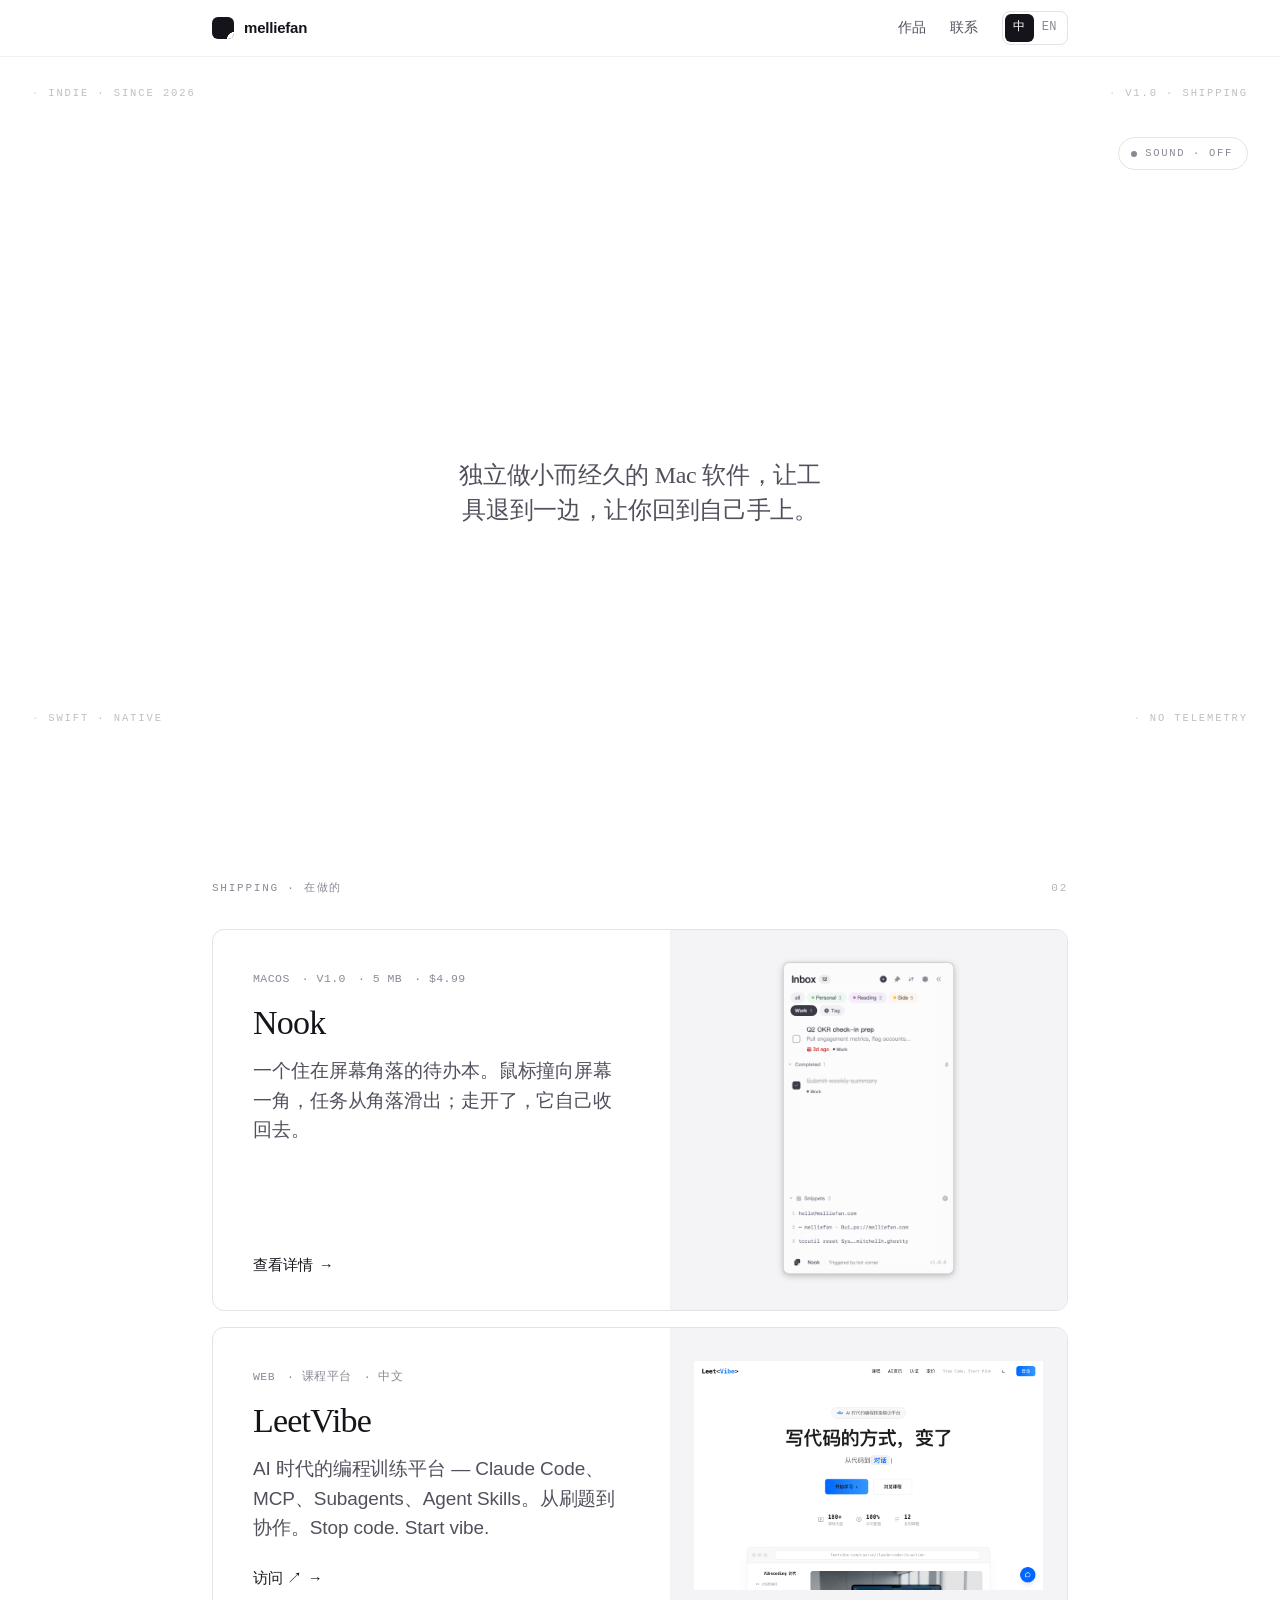
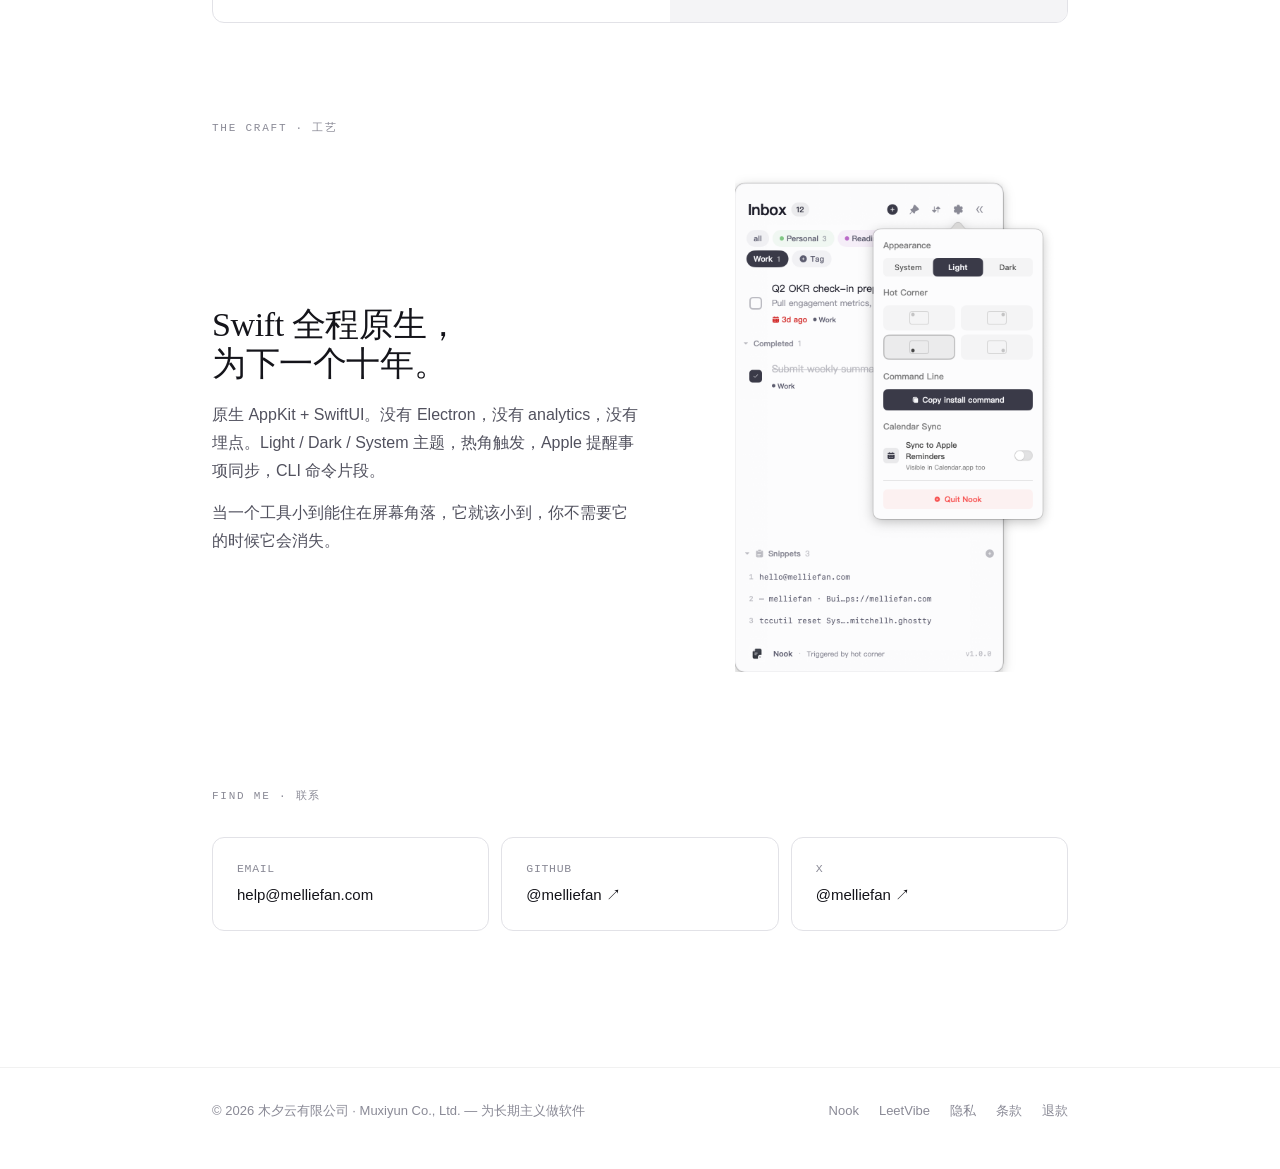
==== commit d79c80e9: "feat(site): 5 个内页全部按编辑设计风重做,跨页视觉统一 - /nook/ + /en/nook/: 重写 Nook 产品页   · 移除 hero 视觉占位 + 双 CTA,改大 ser" ====
--- a/index.html
+++ b/index.html
@@ -145,6 +145,7 @@
       <a href="#">LeetVibe</a>
       <a href="legal/privacy.html">隐私</a>
       <a href="legal/terms.html">条款</a>
+      <a href="legal/refunds.html">退款</a>
     </span>
   </div>
 </footer>
--- a/assets/style.css
+++ b/assets/style.css
@@ -955,6 +955,67 @@
 .contact .label { font-family: var(--font-mono); font-size: 11.5px; color: var(--text-3); letter-spacing: 0.06em; text-transform: uppercase; }
 .contact .value { font-size: 15px; color: var(--text-1); font-weight: 500; }
 
+/* Legal / long-form pages ============================================ */
+.legal-page {
+  max-width: 680px;
+  margin: 0 auto;
+  padding: 80px 24px 120px;
+}
+.legal-page__meta {
+  font-family: var(--font-mono);
+  font-size: 11px;
+  letter-spacing: 0.14em;
+  text-transform: uppercase;
+  color: var(--text-3);
+  margin-bottom: 28px;
+}
+.legal-page h1 {
+  font-family: var(--font-serif);
+  font-size: clamp(36px, 5vw, 56px);
+  font-weight: 500;
+  letter-spacing: -1.2px;
+  line-height: 1.08;
+  margin-bottom: 48px;
+}
+.legal-page h2 {
+  font-family: var(--font-sans);
+  font-size: 18px;
+  font-weight: 600;
+  letter-spacing: -0.2px;
+  margin: 56px 0 14px;
+  color: var(--text-1);
+}
+.legal-page p {
+  color: var(--text-2);
+  font-size: 15.5px;
+  line-height: 1.78;
+  margin-bottom: 14px;
+}
+.legal-page ul {
+  color: var(--text-2);
+  font-size: 15.5px;
+  line-height: 1.78;
+  margin: 8px 0 14px 0;
+  padding-left: 24px;
+}
+.legal-page li { margin-bottom: 4px; }
+.legal-page a {
+  color: var(--text-1);
+  text-decoration: underline;
+  text-underline-offset: 3px;
+  text-decoration-thickness: 1px;
+}
+.legal-page a:hover { text-decoration-thickness: 2px; }
+.legal-page code {
+  font-family: var(--font-mono);
+  font-size: 13.5px;
+  background: var(--bg-alt);
+  padding: 1px 6px;
+  border-radius: 4px;
+  color: var(--text-1);
+}
+.legal-page strong { font-weight: 600; color: var(--text-1); }
+
 /* Reveal on scroll ---------------------------------------------------- */
 .reveal {
   opacity: 0;
